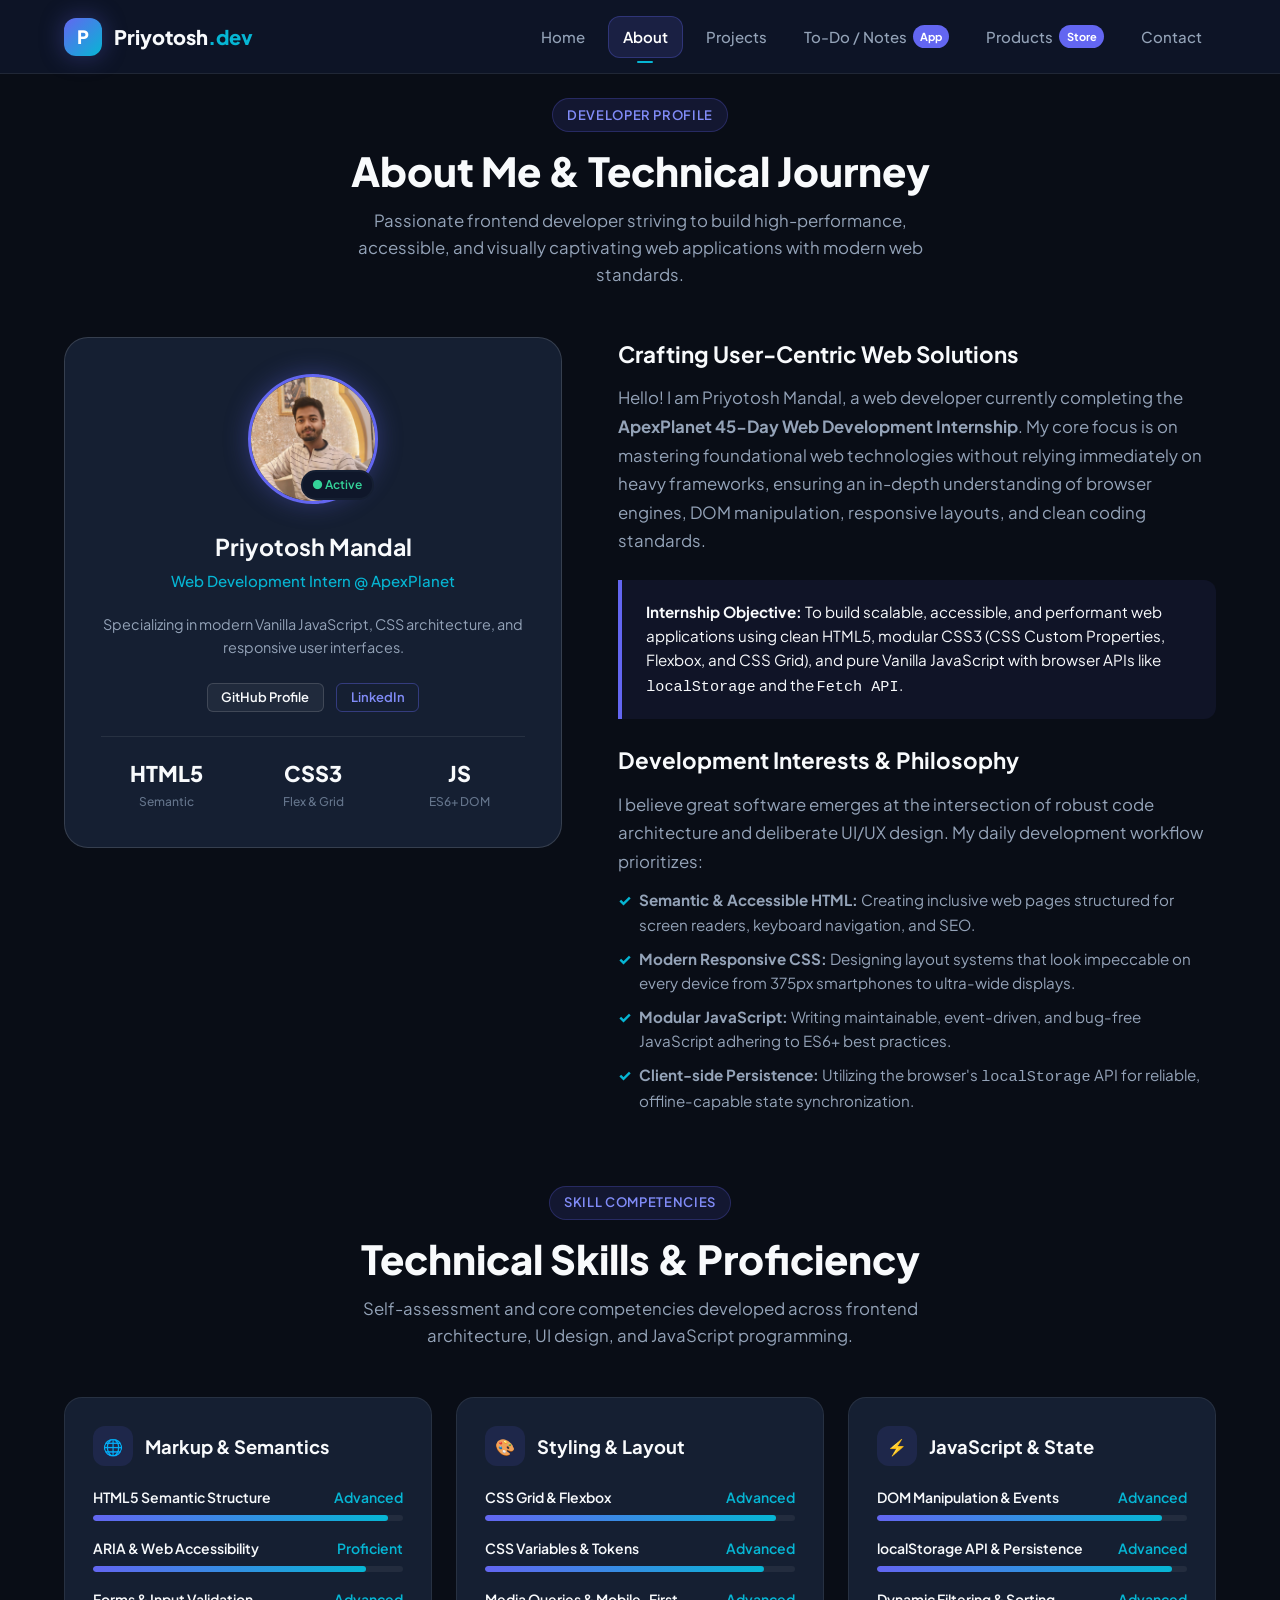
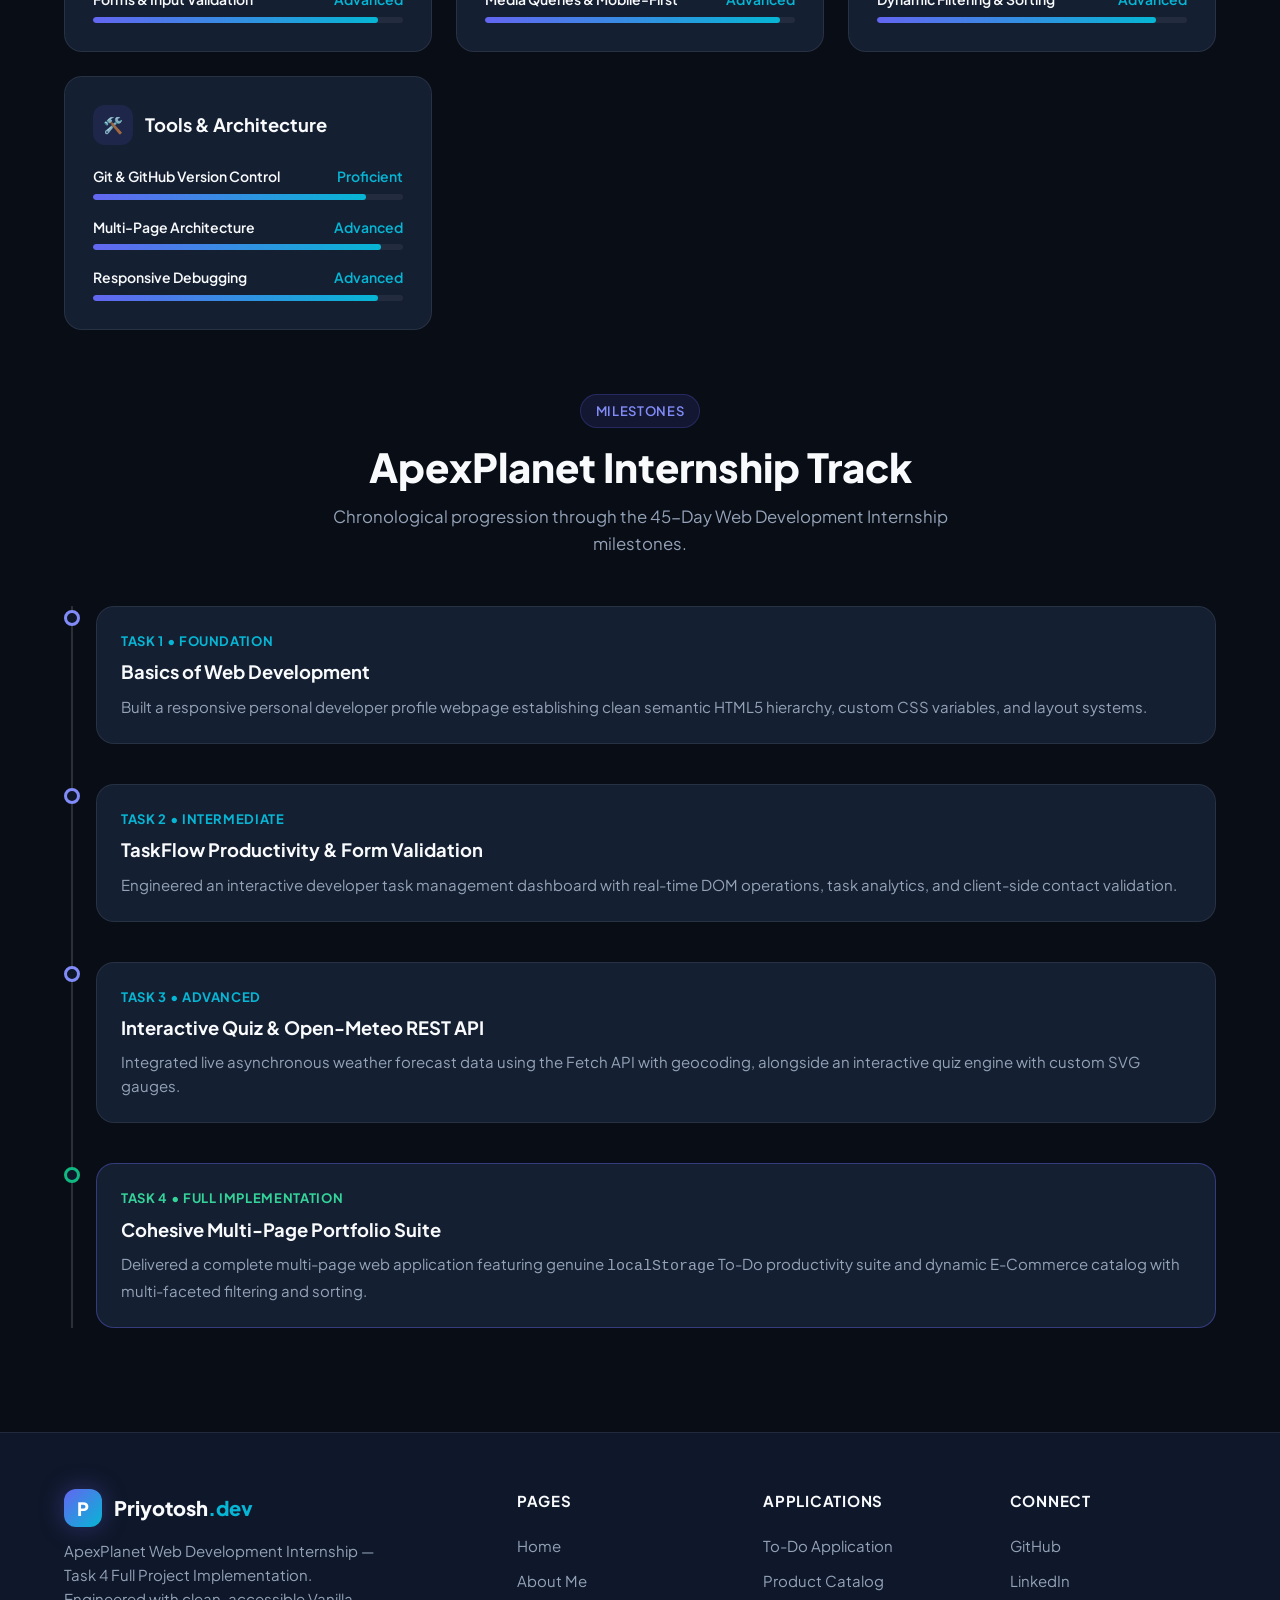
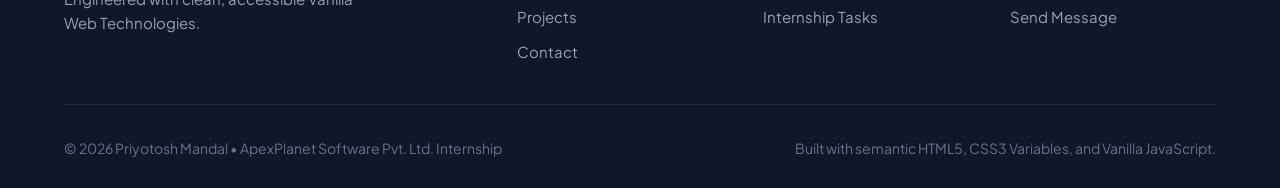
==== about.html @ a9d14c70 "Complete ApexPlanet Internship Task 4" ====
<!DOCTYPE html>
<html lang="en">
<head>
  <meta charset="UTF-8">
  <meta name="viewport" content="width=device-width, initial-scale=1.0">
  <meta name="description" content="About Priyotosh Mandal - Frontend Developer Background, Skills, and Internship Journey at ApexPlanet Software Pvt. Ltd.">
  <meta name="author" content="Priyotosh Mandal">
  <title>About Me | Priyotosh Mandal Frontend Developer</title>
  <link rel="stylesheet" href="css/styles.css">
  <link rel="icon" href="data:image/svg+xml,<svg xmlns=%22http://www.w3.org/2000/svg%22 viewBox=%220 0 100 100%22><text y=%22.9em%22 font-size=%2290%22>⚡</text></svg>">
</head>
<body>

  <!-- Site Navigation Header -->
  <header class="site-header" role="banner">
    <div class="container nav-container">
      <a href="index.html" class="brand-logo" aria-label="Priyotosh Mandal Portfolio Home">
        <div class="brand-logo-icon">P</div>
        <div class="brand-logo-text">Priyotosh<span>.dev</span></div>
      </a>

      <!-- Desktop Navigation Menu -->
      <nav class="nav-menu" role="navigation" aria-label="Main Navigation">
        <a href="index.html" class="nav-link">Home</a>
        <a href="about.html" class="nav-link">About</a>
        <a href="projects.html" class="nav-link">Projects</a>
        <a href="todo.html" class="nav-link">To-Do / Notes <span class="nav-badge">App</span></a>
        <a href="products.html" class="nav-link">Products <span class="nav-badge">Store</span></a>
        <a href="contact.html" class="nav-link">Contact</a>
      </nav>

      <!-- Mobile Hamburger Button -->
      <button class="nav-toggle" aria-label="Open navigation menu" aria-expanded="false">
        <span class="nav-toggle-bar"></span>
        <span class="nav-toggle-bar"></span>
        <span class="nav-toggle-bar"></span>
      </button>
    </div>
  </header>

  <!-- Main Content -->
  <main class="main-content">
    <div class="container">
      
      <!-- Section Header -->
      <div class="section-header">
        <span class="section-badge">Developer Profile</span>
        <h1 class="section-title">About Me & Technical Journey</h1>
        <p class="section-desc">
          Passionate frontend developer striving to build high-performance, accessible, and visually captivating web applications with modern web standards.
        </p>
      </div>

      <!-- About Main Grid -->
      <div class="about-grid">
        <!-- Profile Column -->
        <aside class="about-profile-card">
          <div class="dev-avatar-wrapper" style="margin: 0 auto 1.5rem;">
            <img src="assets/images/profile.jpg" alt="Priyotosh Mandal Profile" class="dev-avatar" onerror="this.style.display='none'; document.getElementById('aboutDevPlaceholder').style.display='flex';">
            <div id="aboutDevPlaceholder" class="dev-avatar-placeholder" style="display: none;">PM</div>
            <div class="dev-status-badge">● Active</div>
          </div>
          <h2 class="dev-name">Priyotosh Mandal</h2>
          <p class="dev-role">Web Development Intern @ ApexPlanet</p>
          <p style="font-size: 0.9rem; color: var(--text-secondary); margin-bottom: 1.5rem; line-height: 1.6;">
            Specializing in modern Vanilla JavaScript, CSS architecture, and responsive user interfaces.
          </p>
          <div style="display: flex; gap: 0.75rem; justify-content: center; margin-bottom: 1.5rem;">
            <a href="https://github.com/priyotosh22" target="_blank" rel="noopener noreferrer" class="btn btn-secondary btn-sm">GitHub Profile</a>
            <a href="https://www.linkedin.com/in/priyotoshnmandal" target="_blank" rel="noopener noreferrer" class="btn btn-outline btn-sm">LinkedIn</a>
          </div>
          <div class="dev-metrics">
            <div class="dev-metric-item">
              <span class="dev-metric-value">HTML5</span>
              <span class="dev-metric-label">Semantic</span>
            </div>
            <div class="dev-metric-item">
              <span class="dev-metric-value">CSS3</span>
              <span class="dev-metric-label">Flex & Grid</span>
            </div>
            <div class="dev-metric-item">
              <span class="dev-metric-value">JS</span>
              <span class="dev-metric-label">ES6+ DOM</span>
            </div>
          </div>
        </aside>

        <!-- Bio & Background Details -->
        <div class="about-bio-section">
          <div>
            <h3 style="font-size: 1.4rem; font-weight: 700; color: var(--text-primary); margin-bottom: 0.75rem;">
              Crafting User-Centric Web Solutions
            </h3>
            <p class="bio-text">
              Hello! I am Priyotosh Mandal, a web developer currently completing the <strong>ApexPlanet 45-Day Web Development Internship</strong>. My core focus is on mastering foundational web technologies without relying immediately on heavy frameworks, ensuring an in-depth understanding of browser engines, DOM manipulation, responsive layouts, and clean coding standards.
            </p>
          </div>

          <div class="highlight-box">
            <strong>Internship Objective:</strong> To build scalable, accessible, and performant web applications using clean HTML5, modular CSS3 (CSS Custom Properties, Flexbox, and CSS Grid), and pure Vanilla JavaScript with browser APIs like <code>localStorage</code> and the <code>Fetch API</code>.
          </div>

          <div>
            <h3 style="font-size: 1.4rem; font-weight: 700; color: var(--text-primary); margin-bottom: 0.75rem;">
              Development Interests & Philosophy
            </h3>
            <p class="bio-text">
              I believe great software emerges at the intersection of robust code architecture and deliberate UI/UX design. My daily development workflow prioritizes:
            </p>
            <ul style="margin-top: 0.75rem; display: flex; flex-direction: column; gap: 0.6rem;">
              <li style="display: flex; align-items: flex-start; gap: 0.5rem; color: var(--text-secondary); font-size: 0.95rem;">
                <span style="color: var(--accent-cyan); font-weight: 800;">✓</span>
                <span><strong>Semantic & Accessible HTML:</strong> Creating inclusive web pages structured for screen readers, keyboard navigation, and SEO.</span>
              </li>
              <li style="display: flex; align-items: flex-start; gap: 0.5rem; color: var(--text-secondary); font-size: 0.95rem;">
                <span style="color: var(--accent-cyan); font-weight: 800;">✓</span>
                <span><strong>Modern Responsive CSS:</strong> Designing layout systems that look impeccable on every device from 375px smartphones to ultra-wide displays.</span>
              </li>
              <li style="display: flex; align-items: flex-start; gap: 0.5rem; color: var(--text-secondary); font-size: 0.95rem;">
                <span style="color: var(--accent-cyan); font-weight: 800;">✓</span>
                <span><strong>Modular JavaScript:</strong> Writing maintainable, event-driven, and bug-free JavaScript adhering to ES6+ best practices.</span>
              </li>
              <li style="display: flex; align-items: flex-start; gap: 0.5rem; color: var(--text-secondary); font-size: 0.95rem;">
                <span style="color: var(--accent-cyan); font-weight: 800;">✓</span>
                <span><strong>Client-side Persistence:</strong> Utilizing the browser's <code>localStorage</code> API for reliable, offline-capable state synchronization.</span>
              </li>
            </ul>
          </div>
        </div>
      </div>

      <!-- Technical Skills Section -->
      <div class="section-header" style="margin-top: 3rem;">
        <span class="section-badge">Skill Competencies</span>
        <h2 class="section-title">Technical Skills & Proficiency</h2>
        <p class="section-desc">
          Self-assessment and core competencies developed across frontend architecture, UI design, and JavaScript programming.
        </p>
      </div>

      <div class="skills-categories-grid">
        <!-- Category 1: Markup & Semantics -->
        <div class="skill-category-card">
          <div class="skill-category-header">
            <div class="skill-cat-icon">🌐</div>
            <h3 class="skill-cat-title">Markup & Semantics</h3>
          </div>
          <div class="skill-items-list">
            <div class="skill-item">
              <div class="skill-item-info">
                <span class="skill-item-name">HTML5 Semantic Structure</span>
                <span class="skill-item-level">Advanced</span>
              </div>
              <div class="skill-progress-bar">
                <div class="skill-progress-fill" style="width: 95%;"></div>
              </div>
            </div>
            <div class="skill-item">
              <div class="skill-item-info">
                <span class="skill-item-name">ARIA & Web Accessibility</span>
                <span class="skill-item-level">Proficient</span>
              </div>
              <div class="skill-progress-bar">
                <div class="skill-progress-fill" style="width: 88%;"></div>
              </div>
            </div>
            <div class="skill-item">
              <div class="skill-item-info">
                <span class="skill-item-name">Forms & Input Validation</span>
                <span class="skill-item-level">Advanced</span>
              </div>
              <div class="skill-progress-bar">
                <div class="skill-progress-fill" style="width: 92%;"></div>
              </div>
            </div>
          </div>
        </div>

        <!-- Category 2: Styling & Layout -->
        <div class="skill-category-card">
          <div class="skill-category-header">
            <div class="skill-cat-icon">🎨</div>
            <h3 class="skill-cat-title">Styling & Layout</h3>
          </div>
          <div class="skill-items-list">
            <div class="skill-item">
              <div class="skill-item-info">
                <span class="skill-item-name">CSS Grid & Flexbox</span>
                <span class="skill-item-level">Advanced</span>
              </div>
              <div class="skill-progress-bar">
                <div class="skill-progress-fill" style="width: 94%;"></div>
              </div>
            </div>
            <div class="skill-item">
              <div class="skill-item-info">
                <span class="skill-item-name">CSS Variables & Tokens</span>
                <span class="skill-item-level">Advanced</span>
              </div>
              <div class="skill-progress-bar">
                <div class="skill-progress-fill" style="width: 90%;"></div>
              </div>
            </div>
            <div class="skill-item">
              <div class="skill-item-info">
                <span class="skill-item-name">Media Queries & Mobile-First</span>
                <span class="skill-item-level">Advanced</span>
              </div>
              <div class="skill-progress-bar">
                <div class="skill-progress-fill" style="width: 95%;"></div>
              </div>
            </div>
          </div>
        </div>

        <!-- Category 3: JavaScript & Web APIs -->
        <div class="skill-category-card">
          <div class="skill-category-header">
            <div class="skill-cat-icon">⚡</div>
            <h3 class="skill-cat-title">JavaScript & State</h3>
          </div>
          <div class="skill-items-list">
            <div class="skill-item">
              <div class="skill-item-info">
                <span class="skill-item-name">DOM Manipulation & Events</span>
                <span class="skill-item-level">Advanced</span>
              </div>
              <div class="skill-progress-bar">
                <div class="skill-progress-fill" style="width: 92%;"></div>
              </div>
            </div>
            <div class="skill-item">
              <div class="skill-item-info">
                <span class="skill-item-name">localStorage API & Persistence</span>
                <span class="skill-item-level">Advanced</span>
              </div>
              <div class="skill-progress-bar">
                <div class="skill-progress-fill" style="width: 95%;"></div>
              </div>
            </div>
            <div class="skill-item">
              <div class="skill-item-info">
                <span class="skill-item-name">Dynamic Filtering & Sorting</span>
                <span class="skill-item-level">Advanced</span>
              </div>
              <div class="skill-progress-bar">
                <div class="skill-progress-fill" style="width: 90%;"></div>
              </div>
            </div>
          </div>
        </div>

        <!-- Category 4: Tools & Workflow -->
        <div class="skill-category-card">
          <div class="skill-category-header">
            <div class="skill-cat-icon">🛠️</div>
            <h3 class="skill-cat-title">Tools & Architecture</h3>
          </div>
          <div class="skill-items-list">
            <div class="skill-item">
              <div class="skill-item-info">
                <span class="skill-item-name">Git & GitHub Version Control</span>
                <span class="skill-item-level">Proficient</span>
              </div>
              <div class="skill-progress-bar">
                <div class="skill-progress-fill" style="width: 88%;"></div>
              </div>
            </div>
            <div class="skill-item">
              <div class="skill-item-info">
                <span class="skill-item-name">Multi-Page Architecture</span>
                <span class="skill-item-level">Advanced</span>
              </div>
              <div class="skill-progress-bar">
                <div class="skill-progress-fill" style="width: 93%;"></div>
              </div>
            </div>
            <div class="skill-item">
              <div class="skill-item-info">
                <span class="skill-item-name">Responsive Debugging</span>
                <span class="skill-item-level">Advanced</span>
              </div>
              <div class="skill-progress-bar">
                <div class="skill-progress-fill" style="width: 92%;"></div>
              </div>
            </div>
          </div>
        </div>
      </div>

      <!-- Internship Journey Timeline -->
      <div class="section-header" style="margin-top: 2rem;">
        <span class="section-badge">Milestones</span>
        <h2 class="section-title">ApexPlanet Internship Track</h2>
        <p class="section-desc">
          Chronological progression through the 45-Day Web Development Internship milestones.
        </p>
      </div>

      <div class="timeline">
        <div class="timeline-item">
          <div class="timeline-dot"></div>
          <div class="timeline-content">
            <div class="timeline-date">Task 1 • Foundation</div>
            <h3 class="timeline-title">Basics of Web Development</h3>
            <p style="color: var(--text-secondary); font-size: 0.9375rem;">
              Built a responsive personal developer profile webpage establishing clean semantic HTML5 hierarchy, custom CSS variables, and layout systems.
            </p>
          </div>
        </div>

        <div class="timeline-item">
          <div class="timeline-dot"></div>
          <div class="timeline-content">
            <div class="timeline-date">Task 2 • Intermediate</div>
            <h3 class="timeline-title">TaskFlow Productivity & Form Validation</h3>
            <p style="color: var(--text-secondary); font-size: 0.9375rem;">
              Engineered an interactive developer task management dashboard with real-time DOM operations, task analytics, and client-side contact validation.
            </p>
          </div>
        </div>

        <div class="timeline-item">
          <div class="timeline-dot"></div>
          <div class="timeline-content">
            <div class="timeline-date">Task 3 • Advanced</div>
            <h3 class="timeline-title">Interactive Quiz & Open-Meteo REST API</h3>
            <p style="color: var(--text-secondary); font-size: 0.9375rem;">
              Integrated live asynchronous weather forecast data using the Fetch API with geocoding, alongside an interactive quiz engine with custom SVG gauges.
            </p>
          </div>
        </div>

        <div class="timeline-item">
          <div class="timeline-dot" style="border-color: var(--accent-emerald);"></div>
          <div class="timeline-content" style="border-color: var(--border-accent);">
            <div class="timeline-date" style="color: #34d399;">Task 4 • Full Implementation</div>
            <h3 class="timeline-title">Cohesive Multi-Page Portfolio Suite</h3>
            <p style="color: var(--text-secondary); font-size: 0.9375rem;">
              Delivered a complete multi-page web application featuring genuine <code>localStorage</code> To-Do productivity suite and dynamic E-Commerce catalog with multi-faceted filtering and sorting.
            </p>
          </div>
        </div>
      </div>

    </div>
  </main>

  <!-- Global Footer -->
  <footer class="site-footer" role="contentinfo">
    <div class="container">
      <div class="footer-grid">
        <div class="footer-brand">
          <a href="index.html" class="brand-logo">
            <div class="brand-logo-icon">P</div>
            <div class="brand-logo-text">Priyotosh<span>.dev</span></div>
          </a>
          <p>
            ApexPlanet Web Development Internship — Task 4 Full Project Implementation. Engineered with clean, accessible Vanilla Web Technologies.
          </p>
        </div>
        <div>
          <h4 class="footer-heading">Pages</h4>
          <ul class="footer-links">
            <li><a href="index.html">Home</a></li>
            <li><a href="about.html">About Me</a></li>
            <li><a href="projects.html">Projects</a></li>
            <li><a href="contact.html">Contact</a></li>
          </ul>
        </div>
        <div>
          <h4 class="footer-heading">Applications</h4>
          <ul class="footer-links">
            <li><a href="todo.html">To-Do Application</a></li>
            <li><a href="products.html">Product Catalog</a></li>
            <li><a href="projects.html#tasks">Internship Tasks</a></li>
          </ul>
        </div>
        <div>
          <h4 class="footer-heading">Connect</h4>
          <ul class="footer-links">
            <li><a href="https://github.com/priyotosh22" target="_blank" rel="noopener noreferrer">GitHub</a></li>
            <li><a href="https://www.linkedin.com/in/priyotoshnmandal" target="_blank" rel="noopener noreferrer">LinkedIn</a></li>
            <li><a href="contact.html">Send Message</a></li>
          </ul>
        </div>
      </div>
      <div class="footer-bottom">
        <div>&copy; 2026 Priyotosh Mandal • ApexPlanet Software Pvt. Ltd. Internship</div>
        <div>Built with semantic HTML5, CSS3 Variables, and Vanilla JavaScript.</div>
      </div>
    </div>
  </footer>

  <!-- Scripts -->
  <script src="js/main.js"></script>
</body>
</html>
---- css/styles.css ----
/* ============================================================
   APEXPLANET WEB DEVELOPMENT INTERNSHIP - TASK 4
   DESIGN SYSTEM & GLOBAL STYLESHEET
   Developer: Priyotosh Mandal
   ============================================================ */

@import url('https://fonts.googleapis.com/css2?family=Inter:wght@300;400;500;600;700&family=Plus+Jakarta+Sans:wght@400;500;600;700;800&display=swap');

/* --- CSS Variables & Design Tokens --- */
:root {
  /* Color Palette */
  --bg-main: #090d16;
  --bg-surface: #0f172a;
  --bg-card: #151f32;
  --bg-card-hover: #1c2a44;
  --bg-glass: rgba(15, 23, 42, 0.85);
  --bg-glass-card: rgba(21, 31, 50, 0.7);
  --bg-input: #0b1322;

  /* Accent Colors */
  --primary: #6366f1;
  --primary-light: #818cf8;
  --primary-dark: #4f46e5;
  --primary-glow: rgba(99, 102, 241, 0.25);

  --accent-cyan: #06b6d4;
  --accent-cyan-glow: rgba(6, 182, 212, 0.2);
  --accent-purple: #a855f7;
  --accent-emerald: #10b981;
  --accent-amber: #f59e0b;
  --accent-rose: #f43f5e;

  /* Text Colors */
  --text-primary: #f8fafc;
  --text-secondary: #94a3b8;
  --text-muted: #64748b;
  --text-inverse: #090d16;

  /* Borders & Dividers */
  --border-subtle: rgba(255, 255, 255, 0.08);
  --border-light: rgba(255, 255, 255, 0.14);
  --border-focus: #6366f1;
  --border-accent: rgba(99, 102, 241, 0.4);

  /* Shadows */
  --shadow-sm: 0 2px 8px rgba(0, 0, 0, 0.25);
  --shadow-md: 0 8px 24px -4px rgba(0, 0, 0, 0.4);
  --shadow-lg: 0 16px 36px -6px rgba(0, 0, 0, 0.55);
  --shadow-glow: 0 0 24px rgba(99, 102, 241, 0.35);

  /* Border Radius */
  --radius-sm: 6px;
  --radius-md: 12px;
  --radius-lg: 18px;
  --radius-xl: 24px;
  --radius-full: 9999px;

  /* Transitions */
  --transition-fast: 0.15s ease;
  --transition-base: 0.25s cubic-bezier(0.4, 0, 0.2, 1);
  --transition-slow: 0.4s cubic-bezier(0.4, 0, 0.2, 1);

  /* Layout */
  --container-max: 1200px;
  --nav-height: 74px;
}

/* --- Base & Reset --- */
*, *::before, *::after {
  box-sizing: border-box;
  margin: 0;
  padding: 0;
}

html {
  scroll-behavior: smooth;
  font-size: 16px;
  color-scheme: dark;
}

body {
  font-family: 'Plus Jakarta Sans', 'Inter', -apple-system, BlinkMacSystemFont, 'Segoe UI', Roboto, sans-serif;
  background-color: var(--bg-main);
  color: var(--text-primary);
  line-height: 1.6;
  min-height: 100vh;
  display: flex;
  flex-direction: column;
  overflow-x: hidden;
  -webkit-font-smoothing: antialiased;
}

/* Accessible focus ring */
:focus-visible {
  outline: 2px solid var(--primary-light);
  outline-offset: 3px;
}

a {
  color: inherit;
  text-decoration: none;
  transition: color var(--transition-fast);
}

img, svg {
  display: block;
  max-width: 100%;
  height: auto;
}

button, input, textarea, select {
  font: inherit;
  color: inherit;
}

button {
  cursor: pointer;
  border: none;
  background: none;
}

ul, ol {
  list-style: none;
}

/* --- Container & Utilities --- */
.container {
  width: 100%;
  max-width: var(--container-max);
  margin-left: auto;
  margin-right: auto;
  padding-left: 1.5rem;
  padding-right: 1.5rem;
}

.main-content {
  flex: 1 0 auto;
  padding-top: calc(var(--nav-height) + 1.5rem);
  padding-bottom: 4rem;
}

.text-gradient {
  background: linear-gradient(135deg, #ffffff 20%, #a5b4fc 60%, #38bdf8 100%);
  -webkit-background-clip: text;
  -webkit-text-fill-color: transparent;
}

.text-gradient-accent {
  background: linear-gradient(135deg, var(--primary-light) 0%, var(--accent-cyan) 100%);
  -webkit-background-clip: text;
  -webkit-text-fill-color: transparent;
}

.section-header {
  text-align: center;
  margin-bottom: 3rem;
}

.section-badge {
  display: inline-flex;
  align-items: center;
  gap: 0.5rem;
  padding: 0.35rem 0.9rem;
  border-radius: var(--radius-full);
  background: rgba(99, 102, 241, 0.12);
  border: 1px solid rgba(99, 102, 241, 0.25);
  color: var(--primary-light);
  font-size: 0.8125rem;
  font-weight: 600;
  text-transform: uppercase;
  letter-spacing: 0.05em;
  margin-bottom: 0.875rem;
}

.section-title {
  font-size: clamp(1.85rem, 3.5vw, 2.5rem);
  font-weight: 800;
  color: var(--text-primary);
  line-height: 1.25;
  margin-bottom: 0.75rem;
}

.section-desc {
  font-size: 1.05rem;
  color: var(--text-secondary);
  max-width: 620px;
  margin-left: auto;
  margin-right: auto;
}

/* --- Navigation Header --- */
.site-header {
  position: fixed;
  top: 0;
  left: 0;
  right: 0;
  height: var(--nav-height);
  background: var(--bg-glass);
  backdrop-filter: blur(16px);
  -webkit-backdrop-filter: blur(16px);
  border-bottom: 1px solid var(--border-subtle);
  z-index: 1000;
  transition: background var(--transition-base), box-shadow var(--transition-base);
}

.site-header.scrolled {
  background: rgba(9, 13, 22, 0.95);
  box-shadow: var(--shadow-md);
  border-bottom-color: var(--border-light);
}

.nav-container {
  display: flex;
  align-items: center;
  justify-content: space-between;
  height: 100%;
}

.brand-logo {
  display: flex;
  align-items: center;
  gap: 0.75rem;
  font-size: 1.25rem;
  font-weight: 800;
  color: var(--text-primary);
}

.brand-logo-icon {
  width: 38px;
  height: 38px;
  border-radius: var(--radius-md);
  background: linear-gradient(135deg, var(--primary) 0%, var(--accent-cyan) 100%);
  display: flex;
  align-items: center;
  justify-content: center;
  color: #ffffff;
  font-weight: 800;
  font-size: 1.15rem;
  box-shadow: var(--shadow-glow);
}

.brand-logo-text span {
  color: var(--accent-cyan);
}

.nav-menu {
  display: flex;
  align-items: center;
  gap: 0.5rem;
}

.nav-link {
  position: relative;
  display: inline-flex;
  align-items: center;
  gap: 0.4rem;
  padding: 0.5rem 0.9rem;
  border-radius: var(--radius-md);
  color: var(--text-secondary);
  font-size: 0.9375rem;
  font-weight: 500;
  transition: all var(--transition-fast);
}

.nav-link:hover {
  color: var(--text-primary);
  background: rgba(255, 255, 255, 0.05);
}

.nav-link.active {
  color: #ffffff;
  background: rgba(99, 102, 241, 0.15);
  border: 1px solid rgba(99, 102, 241, 0.3);
  font-weight: 600;
}

.nav-link.active::after {
  content: '';
  position: absolute;
  bottom: -6px;
  left: 50%;
  transform: translateX(-50%);
  width: 16px;
  height: 2px;
  border-radius: var(--radius-full);
  background: var(--accent-cyan);
}

.nav-badge {
  font-size: 0.6875rem;
  padding: 0.15rem 0.45rem;
  border-radius: var(--radius-full);
  background: var(--primary);
  color: #ffffff;
  font-weight: 700;
}

/* Hamburger Toggle Button */
.nav-toggle {
  display: none;
  flex-direction: column;
  justify-content: center;
  align-items: center;
  gap: 5px;
  width: 42px;
  height: 42px;
  border-radius: var(--radius-md);
  background: rgba(255, 255, 255, 0.04);
  border: 1px solid var(--border-subtle);
  color: var(--text-primary);
  z-index: 1001;
  transition: all var(--transition-fast);
}

.nav-toggle:hover {
  background: rgba(255, 255, 255, 0.08);
}

.nav-toggle-bar {
  width: 20px;
  height: 2px;
  background-color: var(--text-primary);
  border-radius: 2px;
  transition: transform var(--transition-base), opacity var(--transition-base);
}

.nav-toggle[aria-expanded="true"] .nav-toggle-bar:nth-child(1) {
  transform: translateY(7px) rotate(45deg);
}

.nav-toggle[aria-expanded="true"] .nav-toggle-bar:nth-child(2) {
  opacity: 0;
}

.nav-toggle[aria-expanded="true"] .nav-toggle-bar:nth-child(3) {
  transform: translateY(-7px) rotate(-45deg);
}

.mobile-overlay {
  display: none;
  position: fixed;
  inset: 0;
  background: rgba(4, 7, 13, 0.7);
  backdrop-filter: blur(8px);
  -webkit-backdrop-filter: blur(8px);
  z-index: 998;
  opacity: 0;
  pointer-events: none;
  transition: opacity var(--transition-base);
}

.mobile-overlay.active {
  opacity: 1;
  pointer-events: auto;
}

/* --- Buttons --- */
.btn {
  display: inline-flex;
  align-items: center;
  justify-content: center;
  gap: 0.5rem;
  padding: 0.7rem 1.4rem;
  border-radius: var(--radius-md);
  font-size: 0.9375rem;
  font-weight: 600;
  line-height: 1;
  transition: all var(--transition-base);
  user-select: none;
  text-align: center;
}

.btn-primary {
  background: linear-gradient(135deg, var(--primary) 0%, var(--primary-dark) 100%);
  color: #ffffff;
  box-shadow: 0 4px 14px rgba(99, 102, 241, 0.35);
  border: 1px solid rgba(255, 255, 255, 0.15);
}

.btn-primary:hover {
  background: linear-gradient(135deg, var(--primary-light) 0%, var(--primary) 100%);
  box-shadow: 0 6px 20px rgba(99, 102, 241, 0.5);
  transform: translateY(-1px);
}

.btn-secondary {
  background: rgba(255, 255, 255, 0.05);
  border: 1px solid var(--border-light);
  color: var(--text-primary);
}

.btn-secondary:hover {
  background: rgba(255, 255, 255, 0.1);
  border-color: rgba(255, 255, 255, 0.25);
  transform: translateY(-1px);
}

.btn-accent {
  background: linear-gradient(135deg, var(--accent-cyan) 0%, #0284c7 100%);
  color: #ffffff;
  box-shadow: 0 4px 14px rgba(6, 182, 212, 0.35);
}

.btn-accent:hover {
  box-shadow: 0 6px 20px rgba(6, 182, 212, 0.5);
  transform: translateY(-1px);
}

.btn-outline {
  background: transparent;
  border: 1px solid rgba(99, 102, 241, 0.4);
  color: var(--primary-light);
}

.btn-outline:hover {
  background: rgba(99, 102, 241, 0.1);
  border-color: var(--primary);
}

.btn-danger {
  background: rgba(244, 63, 94, 0.12);
  border: 1px solid rgba(244, 63, 94, 0.3);
  color: #fb7185;
}

.btn-danger:hover {
  background: var(--accent-rose);
  color: #ffffff;
  border-color: var(--accent-rose);
}

.btn-sm {
  padding: 0.45rem 0.85rem;
  font-size: 0.8125rem;
  border-radius: var(--radius-sm);
}

.btn-lg {
  padding: 0.9rem 1.8rem;
  font-size: 1.05rem;
  border-radius: var(--radius-lg);
}

.btn-icon {
  width: 38px;
  height: 38px;
  padding: 0;
  border-radius: var(--radius-md);
  display: inline-flex;
  align-items: center;
  justify-content: center;
  background: rgba(255, 255, 255, 0.04);
  border: 1px solid var(--border-subtle);
  color: var(--text-secondary);
  transition: all var(--transition-fast);
}

.btn-icon:hover {
  background: rgba(255, 255, 255, 0.1);
  color: var(--text-primary);
  border-color: var(--border-light);
}

/* --- Global Footer --- */
.site-footer {
  background: var(--bg-surface);
  border-top: 1px solid var(--border-subtle);
  padding: 3.5rem 0 2rem;
  margin-top: auto;
}

.footer-grid {
  display: grid;
  grid-template-columns: 2fr 1fr 1fr 1fr;
  gap: 2.5rem;
  margin-bottom: 2.5rem;
}

.footer-brand p {
  color: var(--text-secondary);
  font-size: 0.9375rem;
  margin-top: 0.75rem;
  max-width: 320px;
}

.footer-heading {
  font-size: 0.9375rem;
  font-weight: 700;
  color: var(--text-primary);
  text-transform: uppercase;
  letter-spacing: 0.05em;
  margin-bottom: 1.25rem;
}

.footer-links {
  display: flex;
  flex-direction: column;
  gap: 0.6rem;
}

.footer-links a {
  color: var(--text-secondary);
  font-size: 0.9375rem;
  transition: color var(--transition-fast);
}

.footer-links a:hover {
  color: var(--primary-light);
}

.footer-socials {
  display: flex;
  gap: 0.75rem;
}

.footer-bottom {
  padding-top: 2rem;
  border-top: 1px solid var(--border-subtle);
  display: flex;
  justify-content: space-between;
  align-items: center;
  flex-wrap: wrap;
  gap: 1rem;
  font-size: 0.875rem;
  color: var(--text-muted);
}

/* --- Hero Section (Home) --- */
.hero-section {
  padding: 3rem 0 5rem;
  position: relative;
}

.hero-grid {
  display: grid;
  grid-template-columns: 1.2fr 0.8fr;
  gap: 3.5rem;
  align-items: center;
}

.hero-content {
  display: flex;
  flex-direction: column;
  align-items: flex-start;
}

.hero-badge {
  display: inline-flex;
  align-items: center;
  gap: 0.5rem;
  padding: 0.4rem 1rem;
  border-radius: var(--radius-full);
  background: rgba(16, 185, 129, 0.1);
  border: 1px solid rgba(16, 185, 129, 0.25);
  color: #34d399;
  font-size: 0.875rem;
  font-weight: 600;
  margin-bottom: 1.5rem;
}

.hero-badge-dot {
  width: 8px;
  height: 8px;
  border-radius: 50%;
  background: #10b981;
  box-shadow: 0 0 10px #10b981;
  animation: pulse-dot 2s infinite;
}

@keyframes pulse-dot {
  0% { transform: scale(0.95); opacity: 0.8; }
  50% { transform: scale(1.2); opacity: 1; }
  100% { transform: scale(0.95); opacity: 0.8; }
}

.hero-title {
  font-size: clamp(2.4rem, 5vw, 3.8rem);
  font-weight: 800;
  line-height: 1.15;
  letter-spacing: -0.02em;
  margin-bottom: 1.25rem;
}

.hero-subtitle {
  font-size: 1.15rem;
  color: var(--text-secondary);
  line-height: 1.6;
  margin-bottom: 2rem;
  max-width: 580px;
}

.hero-actions {
  display: flex;
  flex-wrap: wrap;
  gap: 1rem;
  margin-bottom: 2.5rem;
}

.hero-tech-stack {
  display: flex;
  align-items: center;
  gap: 0.75rem;
  flex-wrap: wrap;
  padding-top: 1.5rem;
  border-top: 1px solid var(--border-subtle);
  width: 100%;
}

.hero-tech-label {
  font-size: 0.8125rem;
  color: var(--text-muted);
  font-weight: 600;
  text-transform: uppercase;
  letter-spacing: 0.05em;
}

.tech-pills {
  display: flex;
  flex-wrap: wrap;
  gap: 0.5rem;
}

.tech-pill {
  padding: 0.25rem 0.65rem;
  border-radius: var(--radius-full);
  background: rgba(255, 255, 255, 0.04);
  border: 1px solid var(--border-subtle);
  font-size: 0.8125rem;
  color: var(--text-secondary);
}

/* Hero Visual / Card */
.hero-visual {
  position: relative;
}

.developer-card {
  position: relative;
  background: linear-gradient(145deg, var(--bg-card), var(--bg-surface));
  border: 1px solid var(--border-light);
  border-radius: var(--radius-xl);
  padding: 2rem;
  box-shadow: var(--shadow-lg), 0 0 40px rgba(99, 102, 241, 0.15);
  display: flex;
  flex-direction: column;
  align-items: center;
  text-align: center;
}

.dev-avatar-wrapper {
  position: relative;
  width: 130px;
  height: 130px;
  margin-bottom: 1.5rem;
}

.dev-avatar {
  width: 100%;
  height: 100%;
  border-radius: 50%;
  object-fit: cover;
  border: 3px solid var(--primary);
  box-shadow: var(--shadow-glow);
}

.dev-avatar-placeholder {
  width: 100%;
  height: 100%;
  border-radius: 50%;
  background: linear-gradient(135deg, var(--primary) 0%, var(--accent-cyan) 100%);
  display: flex;
  align-items: center;
  justify-content: center;
  font-size: 3rem;
  font-weight: 800;
  color: #ffffff;
  border: 3px solid var(--primary-light);
}

.dev-status-badge {
  position: absolute;
  bottom: 4px;
  right: 4px;
  background: var(--bg-surface);
  border: 2px solid var(--bg-card);
  border-radius: var(--radius-full);
  padding: 0.2rem 0.6rem;
  display: flex;
  align-items: center;
  gap: 0.35rem;
  font-size: 0.75rem;
  color: #34d399;
  font-weight: 600;
}

.dev-name {
  font-size: 1.45rem;
  font-weight: 700;
  color: var(--text-primary);
  margin-bottom: 0.25rem;
}

.dev-role {
  font-size: 0.9375rem;
  color: var(--accent-cyan);
  font-weight: 500;
  margin-bottom: 1.25rem;
}

.dev-metrics {
  display: grid;
  grid-template-columns: repeat(3, 1fr);
  gap: 1rem;
  width: 100%;
  padding-top: 1.25rem;
  border-top: 1px solid var(--border-subtle);
}

.dev-metric-item {
  display: flex;
  flex-direction: column;
}

.dev-metric-value {
  font-size: 1.35rem;
  font-weight: 800;
  color: var(--text-primary);
}

.dev-metric-label {
  font-size: 0.75rem;
  color: var(--text-muted);
  font-weight: 500;
}

/* --- Feature Highlights & Grids --- */
.stats-strip {
  display: grid;
  grid-template-columns: repeat(4, 1fr);
  gap: 1.5rem;
  margin-top: 4rem;
  margin-bottom: 5rem;
}

.stat-card {
  background: var(--bg-card);
  border: 1px solid var(--border-subtle);
  border-radius: var(--radius-lg);
  padding: 1.75rem 1.5rem;
  display: flex;
  align-items: center;
  gap: 1.25rem;
  transition: transform var(--transition-base), border-color var(--transition-base);
}

.stat-card:hover {
  transform: translateY(-3px);
  border-color: var(--border-accent);
}

.stat-icon {
  width: 48px;
  height: 48px;
  border-radius: var(--radius-md);
  background: rgba(99, 102, 241, 0.12);
  display: flex;
  align-items: center;
  justify-content: center;
  color: var(--primary-light);
  font-size: 1.5rem;
  flex-shrink: 0;
}

.stat-info {
  display: flex;
  flex-direction: column;
}

.stat-number {
  font-size: 1.6rem;
  font-weight: 800;
  color: var(--text-primary);
}

.stat-title {
  font-size: 0.875rem;
  color: var(--text-secondary);
}

/* --- Project Cards (Showcase) --- */
.projects-grid {
  display: grid;
  grid-template-columns: repeat(auto-fit, minmax(340px, 1fr));
  gap: 2rem;
}

.project-card {
  background: var(--bg-card);
  border: 1px solid var(--border-subtle);
  border-radius: var(--radius-xl);
  overflow: hidden;
  display: flex;
  flex-direction: column;
  transition: transform var(--transition-base), border-color var(--transition-base), box-shadow var(--transition-base);
}

.project-card:hover {
  transform: translateY(-6px);
  border-color: var(--border-accent);
  box-shadow: var(--shadow-lg), 0 0 30px rgba(99, 102, 241, 0.2);
}

.project-media {
  position: relative;
  height: 200px;
  background: linear-gradient(135deg, #1e293b, #0f172a);
  display: flex;
  align-items: center;
  justify-content: center;
  overflow: hidden;
  border-bottom: 1px solid var(--border-subtle);
}

.project-media svg, .project-media img {
  width: 100%;
  height: 100%;
  object-fit: cover;
  transition: transform var(--transition-slow);
}

.project-card:hover .project-media svg,
.project-card:hover .project-media img {
  transform: scale(1.05);
}

.project-badge {
  position: absolute;
  top: 1rem;
  left: 1rem;
  padding: 0.3rem 0.75rem;
  border-radius: var(--radius-full);
  background: rgba(15, 23, 42, 0.85);
  backdrop-filter: blur(8px);
  border: 1px solid var(--border-light);
  font-size: 0.75rem;
  font-weight: 700;
  color: var(--accent-cyan);
}

.project-body {
  padding: 1.75rem;
  display: flex;
  flex-direction: column;
  flex: 1;
}

.project-title {
  font-size: 1.3rem;
  font-weight: 700;
  color: var(--text-primary);
  margin-bottom: 0.5rem;
}

.project-desc {
  font-size: 0.9375rem;
  color: var(--text-secondary);
  line-height: 1.55;
  margin-bottom: 1.25rem;
  flex-grow: 1;
}

.project-features {
  margin-bottom: 1.25rem;
  display: flex;
  flex-direction: column;
  gap: 0.4rem;
}

.project-feature-item {
  display: flex;
  align-items: center;
  gap: 0.5rem;
  font-size: 0.8125rem;
  color: var(--text-secondary);
}

.project-feature-item svg {
  color: #34d399;
  flex-shrink: 0;
}

.project-tags {
  display: flex;
  flex-wrap: wrap;
  gap: 0.45rem;
  margin-bottom: 1.5rem;
}

.project-tag {
  font-size: 0.75rem;
  font-weight: 600;
  padding: 0.2rem 0.55rem;
  border-radius: var(--radius-sm);
  background: rgba(99, 102, 241, 0.1);
  color: var(--primary-light);
  border: 1px solid rgba(99, 102, 241, 0.2);
}

.project-actions {
  display: flex;
  gap: 0.75rem;
  margin-top: auto;
}

/* --- About Page Styles --- */
.about-grid {
  display: grid;
  grid-template-columns: 1fr 1.2fr;
  gap: 3.5rem;
  align-items: start;
  margin-bottom: 4.5rem;
}

.about-profile-card {
  background: var(--bg-card);
  border: 1px solid var(--border-light);
  border-radius: var(--radius-xl);
  padding: 2.25rem;
  text-align: center;
  position: sticky;
  top: calc(var(--nav-height) + 2rem);
}

.about-bio-section {
  display: flex;
  flex-direction: column;
  gap: 1.5rem;
}

.bio-text {
  font-size: 1.05rem;
  color: var(--text-secondary);
  line-height: 1.7;
}

.highlight-box {
  background: rgba(99, 102, 241, 0.08);
  border-left: 4px solid var(--primary);
  border-radius: 0 var(--radius-md) var(--radius-md) 0;
  padding: 1.25rem 1.5rem;
  font-size: 0.95rem;
  color: var(--text-primary);
}

/* Skill Cards Grid */
.skills-categories-grid {
  display: grid;
  grid-template-columns: repeat(auto-fit, minmax(280px, 1fr));
  gap: 1.5rem;
  margin-bottom: 4rem;
}

.skill-category-card {
  background: var(--bg-card);
  border: 1px solid var(--border-subtle);
  border-radius: var(--radius-lg);
  padding: 1.75rem;
  transition: transform var(--transition-base), border-color var(--transition-base);
}

.skill-category-card:hover {
  transform: translateY(-4px);
  border-color: var(--border-accent);
}

.skill-category-header {
  display: flex;
  align-items: center;
  gap: 0.75rem;
  margin-bottom: 1.25rem;
}

.skill-cat-icon {
  width: 40px;
  height: 40px;
  border-radius: var(--radius-md);
  display: flex;
  align-items: center;
  justify-content: center;
  background: rgba(99, 102, 241, 0.12);
  color: var(--primary-light);
}

.skill-cat-title {
  font-size: 1.15rem;
  font-weight: 700;
  color: var(--text-primary);
}

.skill-items-list {
  display: flex;
  flex-direction: column;
  gap: 1rem;
}

.skill-item {
  display: flex;
  flex-direction: column;
  gap: 0.4rem;
}

.skill-item-info {
  display: flex;
  justify-content: space-between;
  font-size: 0.875rem;
  font-weight: 600;
}

.skill-item-name {
  color: var(--text-primary);
}

.skill-item-level {
  color: var(--accent-cyan);
}

.skill-progress-bar {
  width: 100%;
  height: 6px;
  background: rgba(255, 255, 255, 0.06);
  border-radius: var(--radius-full);
  overflow: hidden;
}

.skill-progress-fill {
  height: 100%;
  border-radius: var(--radius-full);
  background: linear-gradient(90deg, var(--primary) 0%, var(--accent-cyan) 100%);
  transition: width 1s ease-out;
}

/* Timeline */
.timeline {
  position: relative;
  padding-left: 2rem;
  margin-top: 2rem;
}

.timeline::before {
  content: '';
  position: absolute;
  top: 0;
  bottom: 0;
  left: 7px;
  width: 2px;
  background: var(--border-light);
}

.timeline-item {
  position: relative;
  margin-bottom: 2.5rem;
}

.timeline-dot {
  position: absolute;
  left: -2rem;
  top: 4px;
  width: 16px;
  height: 16px;
  border-radius: 50%;
  background: var(--bg-surface);
  border: 3px solid var(--primary-light);
}

.timeline-content {
  background: var(--bg-card);
  border: 1px solid var(--border-subtle);
  border-radius: var(--radius-lg);
  padding: 1.5rem;
}

.timeline-date {
  font-size: 0.8125rem;
  font-weight: 700;
  color: var(--accent-cyan);
  text-transform: uppercase;
  letter-spacing: 0.05em;
  margin-bottom: 0.35rem;
}

.timeline-title {
  font-size: 1.15rem;
  font-weight: 700;
  color: var(--text-primary);
  margin-bottom: 0.5rem;
}

/* --- Contact Page Styles --- */
.contact-layout {
  display: grid;
  grid-template-columns: 0.9fr 1.1fr;
  gap: 3.5rem;
  align-items: start;
}

.contact-info-cards {
  display: flex;
  flex-direction: column;
  gap: 1.25rem;
}

.contact-card {
  background: var(--bg-card);
  border: 1px solid var(--border-subtle);
  border-radius: var(--radius-lg);
  padding: 1.5rem;
  display: flex;
  align-items: flex-start;
  gap: 1.25rem;
  transition: border-color var(--transition-base);
}

.contact-card:hover {
  border-color: var(--border-accent);
}

.contact-card-icon {
  width: 46px;
  height: 46px;
  border-radius: var(--radius-md);
  background: rgba(99, 102, 241, 0.12);
  color: var(--primary-light);
  display: flex;
  align-items: center;
  justify-content: center;
  font-size: 1.25rem;
  flex-shrink: 0;
}

.contact-card-info h4 {
  font-size: 1rem;
  font-weight: 700;
  color: var(--text-primary);
  margin-bottom: 0.25rem;
}

.contact-card-info p {
  font-size: 0.9375rem;
  color: var(--text-secondary);
}

/* Contact Form */
.contact-form-wrapper {
  background: var(--bg-card);
  border: 1px solid var(--border-light);
  border-radius: var(--radius-xl);
  padding: 2.5rem;
  box-shadow: var(--shadow-md);
}

.form-group {
  margin-bottom: 1.5rem;
}

.form-label {
  display: block;
  font-size: 0.875rem;
  font-weight: 600;
  color: var(--text-primary);
  margin-bottom: 0.5rem;
}

.form-label .required {
  color: var(--accent-rose);
}

.form-control {
  width: 100%;
  padding: 0.8rem 1rem;
  background: var(--bg-input);
  border: 1px solid var(--border-light);
  border-radius: var(--radius-md);
  color: var(--text-primary);
  font-size: 0.9375rem;
  transition: all var(--transition-fast);
}

.form-control:focus {
  border-color: var(--primary-light);
  box-shadow: 0 0 0 3px var(--primary-glow);
  outline: none;
}

.form-control.is-invalid {
  border-color: var(--accent-rose);
  box-shadow: 0 0 0 3px rgba(244, 63, 94, 0.2);
}

.form-control.is-valid {
  border-color: var(--accent-emerald);
}

.form-feedback {
  font-size: 0.8125rem;
  color: var(--accent-rose);
  margin-top: 0.4rem;
  display: none;
}

.form-feedback.visible {
  display: block;
}

.char-counter {
  font-size: 0.75rem;
  color: var(--text-muted);
  text-align: right;
  margin-top: 0.25rem;
}

/* Toast Alert Notification */
.toast-notification {
  position: fixed;
  bottom: 2rem;
  right: 2rem;
  padding: 1rem 1.5rem;
  border-radius: var(--radius-md);
  background: var(--bg-surface);
  border: 1px solid var(--border-light);
  color: var(--text-primary);
  display: flex;
  align-items: center;
  gap: 0.75rem;
  box-shadow: var(--shadow-lg);
  z-index: 2000;
  transform: translateY(100px);
  opacity: 0;
  pointer-events: none;
  transition: all var(--transition-base);
}

.toast-notification.active {
  transform: translateY(0);
  opacity: 1;
  pointer-events: auto;
}

.toast-success {
  border-color: var(--accent-emerald);
  background: rgba(16, 185, 129, 0.15);
  color: #a7f3d0;
}

.toast-error {
  border-color: var(--accent-rose);
  background: rgba(244, 63, 94, 0.15);
  color: #fecdd3;
}

/* ============================================================
   REQUIREMENT 2: TO-DO LIST APPLICATION STYLES
   ============================================================ */
.todo-app-container {
  max-width: 860px;
  margin: 0 auto;
}

.todo-dashboard {
  background: var(--bg-card);
  border: 1px solid var(--border-light);
  border-radius: var(--radius-xl);
  padding: 2.25rem;
  box-shadow: var(--shadow-md);
}

.todo-stats-bar {
  display: grid;
  grid-template-columns: repeat(3, 1fr);
  gap: 1rem;
  background: var(--bg-input);
  border: 1px solid var(--border-subtle);
  border-radius: var(--radius-lg);
  padding: 1.25rem;
  margin-bottom: 2rem;
  text-align: center;
}

.todo-stat-box {
  display: flex;
  flex-direction: column;
}

.todo-stat-num {
  font-size: 1.6rem;
  font-weight: 800;
  color: var(--text-primary);
}

.todo-stat-lbl {
  font-size: 0.8125rem;
  color: var(--text-secondary);
}

/* Progress indicator */
.todo-progress-wrapper {
  margin-bottom: 2rem;
}

.todo-progress-header {
  display: flex;
  justify-content: space-between;
  font-size: 0.875rem;
  font-weight: 600;
  margin-bottom: 0.5rem;
}

.todo-progress-bar {
  width: 100%;
  height: 8px;
  background: rgba(255, 255, 255, 0.08);
  border-radius: var(--radius-full);
  overflow: hidden;
}

.todo-progress-fill {
  height: 100%;
  background: linear-gradient(90deg, var(--primary) 0%, var(--accent-cyan) 100%);
  border-radius: var(--radius-full);
  transition: width var(--transition-base);
}

/* Task Form Input */
.todo-form {
  display: flex;
  gap: 0.75rem;
  margin-bottom: 2rem;
  position: relative;
}

.todo-input-wrap {
  position: relative;
  flex: 1;
}

.todo-input {
  width: 100%;
  padding: 0.9rem 1.25rem;
  background: var(--bg-input);
  border: 1px solid var(--border-light);
  border-radius: var(--radius-md);
  font-size: 1rem;
  color: var(--text-primary);
  transition: all var(--transition-fast);
}

.todo-input:focus {
  border-color: var(--primary-light);
  box-shadow: 0 0 0 3px var(--primary-glow);
  outline: none;
}

.todo-priority-select {
  padding: 0.9rem 1rem;
  background: var(--bg-input);
  border: 1px solid var(--border-light);
  border-radius: var(--radius-md);
  color: var(--text-primary);
  font-size: 0.9rem;
  cursor: pointer;
}

/* Task Controls / Filters */
.todo-controls {
  display: flex;
  justify-content: space-between;
  align-items: center;
  flex-wrap: wrap;
  gap: 1rem;
  padding-bottom: 1.25rem;
  border-bottom: 1px solid var(--border-subtle);
  margin-bottom: 1.5rem;
}

.todo-filter-tabs {
  display: flex;
  gap: 0.35rem;
  background: var(--bg-input);
  padding: 0.3rem;
  border-radius: var(--radius-md);
  border: 1px solid var(--border-subtle);
}

.todo-filter-btn {
  padding: 0.45rem 1rem;
  border-radius: var(--radius-sm);
  font-size: 0.875rem;
  font-weight: 600;
  color: var(--text-secondary);
  transition: all var(--transition-fast);
}

.todo-filter-btn:hover {
  color: var(--text-primary);
}

.todo-filter-btn.active {
  background: var(--primary);
  color: #ffffff;
}

/* Task List & Items */
.todo-list {
  display: flex;
  flex-direction: column;
  gap: 0.75rem;
}

.todo-item {
  background: var(--bg-input);
  border: 1px solid var(--border-subtle);
  border-radius: var(--radius-md);
  padding: 1rem 1.25rem;
  display: flex;
  align-items: center;
  justify-content: space-between;
  gap: 1rem;
  transition: all var(--transition-base);
}

.todo-item:hover {
  border-color: var(--border-light);
  transform: translateX(2px);
}

.todo-item.completed {
  opacity: 0.65;
  background: rgba(15, 23, 42, 0.4);
}

.todo-item-left {
  display: flex;
  align-items: center;
  gap: 0.85rem;
  flex: 1;
  min-width: 0;
}

.todo-checkbox {
  appearance: none;
  -webkit-appearance: none;
  width: 20px;
  height: 20px;
  border: 2px solid var(--text-muted);
  border-radius: var(--radius-sm);
  cursor: pointer;
  display: grid;
  place-content: center;
  transition: all var(--transition-fast);
  flex-shrink: 0;
}

.todo-checkbox:checked {
  background: var(--accent-emerald);
  border-color: var(--accent-emerald);
}

.todo-checkbox:checked::after {
  content: '✓';
  color: #ffffff;
  font-size: 13px;
  font-weight: 800;
}

.todo-text-wrap {
  display: flex;
  flex-direction: column;
  min-width: 0;
}

.todo-text {
  font-size: 0.95rem;
  color: var(--text-primary);
  word-break: break-word;
  transition: all var(--transition-fast);
}

.todo-item.completed .todo-text {
  text-decoration: line-through;
  color: var(--text-muted);
}

.todo-meta {
  display: flex;
  align-items: center;
  gap: 0.5rem;
  font-size: 0.75rem;
  color: var(--text-muted);
  margin-top: 0.2rem;
}

.priority-badge {
  font-size: 0.6875rem;
  font-weight: 700;
  padding: 0.15rem 0.45rem;
  border-radius: var(--radius-full);
  text-transform: uppercase;
}

.priority-high {
  background: rgba(244, 63, 94, 0.15);
  color: #fb7185;
}

.priority-medium {
  background: rgba(245, 158, 11, 0.15);
  color: #fcd34d;
}

.priority-low {
  background: rgba(16, 185, 129, 0.15);
  color: #6ee7b7;
}

.todo-item-actions {
  display: flex;
  align-items: center;
  gap: 0.4rem;
  flex-shrink: 0;
}

/* Empty State */
.empty-state {
  text-align: center;
  padding: 3rem 1.5rem;
  color: var(--text-secondary);
}

.empty-state-icon {
  width: 64px;
  height: 64px;
  margin: 0 auto 1rem;
  border-radius: 50%;
  background: rgba(255, 255, 255, 0.04);
  display: flex;
  align-items: center;
  justify-content: center;
  font-size: 1.75rem;
  color: var(--text-muted);
}

.empty-state h4 {
  font-size: 1.15rem;
  color: var(--text-primary);
  margin-bottom: 0.35rem;
}

.empty-state p {
  font-size: 0.9rem;
  color: var(--text-secondary);
  max-width: 400px;
  margin: 0 auto;
}

/* Modal Edit / Confirmation */
.modal-backdrop {
  position: fixed;
  inset: 0;
  background: rgba(0, 0, 0, 0.7);
  backdrop-filter: blur(6px);
  display: none;
  align-items: center;
  justify-content: center;
  z-index: 1500;
  padding: 1.5rem;
}

.modal-backdrop.active {
  display: flex;
}

.modal-card {
  background: var(--bg-surface);
  border: 1px solid var(--border-light);
  border-radius: var(--radius-xl);
  padding: 2rem;
  width: 100%;
  max-width: 480px;
  box-shadow: var(--shadow-lg);
  animation: modal-enter 0.25s ease-out;
}

@keyframes modal-enter {
  from { transform: scale(0.95); opacity: 0; }
  to { transform: scale(1); opacity: 1; }
}

.modal-header {
  display: flex;
  justify-content: space-between;
  align-items: center;
  margin-bottom: 1.25rem;
}

.modal-title {
  font-size: 1.25rem;
  font-weight: 700;
  color: var(--text-primary);
}

.modal-footer {
  display: flex;
  justify-content: flex-end;
  gap: 0.75rem;
  margin-top: 1.5rem;
}

/* ============================================================
   REQUIREMENT 3: PRODUCT LISTING & FILTERING STYLES
   ============================================================ */
.products-layout {
  display: grid;
  grid-template-columns: 280px 1fr;
  gap: 2.5rem;
  align-items: start;
}

/* Filter Sidebar */
.filter-sidebar {
  background: var(--bg-card);
  border: 1px solid var(--border-subtle);
  border-radius: var(--radius-xl);
  padding: 1.75rem;
  position: sticky;
  top: calc(var(--nav-height) + 1.5rem);
}

.filter-sidebar-header {
  display: flex;
  align-items: center;
  justify-content: space-between;
  padding-bottom: 1rem;
  border-bottom: 1px solid var(--border-subtle);
  margin-bottom: 1.5rem;
}

.filter-sidebar-title {
  font-size: 1.15rem;
  font-weight: 700;
  color: var(--text-primary);
  display: flex;
  align-items: center;
  gap: 0.5rem;
}

.filter-section {
  margin-bottom: 1.75rem;
}

.filter-heading {
  font-size: 0.875rem;
  font-weight: 700;
  color: var(--text-primary);
  text-transform: uppercase;
  letter-spacing: 0.05em;
  margin-bottom: 0.85rem;
}

/* Category Filter List */
.category-filter-list {
  display: flex;
  flex-direction: column;
  gap: 0.4rem;
}

.category-filter-btn {
  display: flex;
  align-items: center;
  justify-content: space-between;
  width: 100%;
  padding: 0.6rem 0.85rem;
  border-radius: var(--radius-md);
  font-size: 0.9rem;
  color: var(--text-secondary);
  background: transparent;
  transition: all var(--transition-fast);
  text-align: left;
}

.category-filter-btn:hover {
  background: rgba(255, 255, 255, 0.05);
  color: var(--text-primary);
}

.category-filter-btn.active {
  background: rgba(99, 102, 241, 0.15);
  color: var(--primary-light);
  border: 1px solid rgba(99, 102, 241, 0.3);
  font-weight: 600;
}

.category-count {
  font-size: 0.75rem;
  padding: 0.1rem 0.45rem;
  border-radius: var(--radius-full);
  background: rgba(255, 255, 255, 0.06);
  color: var(--text-muted);
}

.category-filter-btn.active .category-count {
  background: var(--primary);
  color: #ffffff;
}

/* Price Range Filter */
.price-range-wrap {
  display: flex;
  flex-direction: column;
  gap: 0.75rem;
}

.price-range-slider {
  -webkit-appearance: none;
  width: 100%;
  height: 6px;
  border-radius: 3px;
  background: #334155;
  outline: none;
  accent-color: var(--primary);
}

.price-range-labels {
  display: flex;
  justify-content: space-between;
  font-size: 0.8125rem;
  color: var(--text-secondary);
  font-weight: 600;
}

.price-bracket-options {
  display: flex;
  flex-direction: column;
  gap: 0.4rem;
  margin-top: 0.5rem;
}

.price-radio-label {
  display: flex;
  align-items: center;
  gap: 0.5rem;
  font-size: 0.875rem;
  color: var(--text-secondary);
  cursor: pointer;
  padding: 0.3rem 0;
}

.price-radio-label input {
  accent-color: var(--primary);
}

/* Rating filter checkboxes */
.rating-filter-options {
  display: flex;
  flex-direction: column;
  gap: 0.4rem;
}

/* Products Main Area */
.products-main {
  display: flex;
  flex-direction: column;
  gap: 1.5rem;
}

/* Top Toolbar */
.products-toolbar {
  background: var(--bg-card);
  border: 1px solid var(--border-subtle);
  border-radius: var(--radius-lg);
  padding: 1rem 1.25rem;
  display: flex;
  align-items: center;
  justify-content: space-between;
  flex-wrap: wrap;
  gap: 1rem;
}

.product-search-box {
  position: relative;
  flex: 1;
  min-width: 240px;
}

.product-search-input {
  width: 100%;
  padding: 0.65rem 1rem 0.65rem 2.5rem;
  background: var(--bg-input);
  border: 1px solid var(--border-light);
  border-radius: var(--radius-md);
  font-size: 0.9375rem;
  color: var(--text-primary);
  transition: border-color var(--transition-fast);
}

.product-search-input:focus {
  border-color: var(--primary-light);
  outline: none;
}

.product-search-icon {
  position: absolute;
  left: 0.85rem;
  top: 50%;
  transform: translateY(-50%);
  color: var(--text-muted);
  pointer-events: none;
}

.products-sort-wrap {
  display: flex;
  align-items: center;
  gap: 0.6rem;
}

.products-sort-label {
  font-size: 0.875rem;
  color: var(--text-secondary);
  font-weight: 500;
  white-space: nowrap;
}

.products-sort-select {
  padding: 0.65rem 1rem;
  background: var(--bg-input);
  border: 1px solid var(--border-light);
  border-radius: var(--radius-md);
  font-size: 0.9rem;
  color: var(--text-primary);
  cursor: pointer;
}

/* Active Filter Badges */
.active-filters-bar {
  display: flex;
  align-items: center;
  flex-wrap: wrap;
  gap: 0.5rem;
  font-size: 0.875rem;
}

.active-filter-tag {
  display: inline-flex;
  align-items: center;
  gap: 0.35rem;
  padding: 0.25rem 0.65rem;
  border-radius: var(--radius-full);
  background: rgba(99, 102, 241, 0.12);
  border: 1px solid rgba(99, 102, 241, 0.25);
  color: var(--primary-light);
  font-size: 0.8125rem;
}

.active-filter-remove {
  cursor: pointer;
  color: var(--text-muted);
  font-weight: 700;
}

.active-filter-remove:hover {
  color: var(--accent-rose);
}

/* Product Catalog Grid */
.products-grid {
  display: grid;
  grid-template-columns: repeat(auto-fill, minmax(250px, 1fr));
  gap: 1.5rem;
}

.product-card {
  background: var(--bg-card);
  border: 1px solid var(--border-subtle);
  border-radius: var(--radius-xl);
  overflow: hidden;
  display: flex;
  flex-direction: column;
  transition: transform var(--transition-base), border-color var(--transition-base), box-shadow var(--transition-base);
}

.product-card:hover {
  transform: translateY(-5px);
  border-color: var(--border-accent);
  box-shadow: var(--shadow-lg), 0 0 25px rgba(99, 102, 241, 0.15);
}

.product-thumb-wrap {
  position: relative;
  height: 190px;
  background: linear-gradient(135deg, #111827, #1f2937);
  display: flex;
  align-items: center;
  justify-content: center;
  overflow: hidden;
  border-bottom: 1px solid var(--border-subtle);
}

.product-thumb-wrap img, .product-thumb-wrap svg {
  width: 100%;
  height: 100%;
  object-fit: cover;
  transition: transform var(--transition-slow);
}

.product-card:hover .product-thumb-wrap img,
.product-card:hover .product-thumb-wrap svg {
  transform: scale(1.06);
}

.product-cat-tag {
  position: absolute;
  top: 0.85rem;
  left: 0.85rem;
  padding: 0.25rem 0.65rem;
  border-radius: var(--radius-full);
  background: rgba(15, 23, 42, 0.85);
  backdrop-filter: blur(8px);
  border: 1px solid var(--border-light);
  font-size: 0.75rem;
  font-weight: 700;
  color: var(--accent-cyan);
}

.product-card-body {
  padding: 1.25rem;
  display: flex;
  flex-direction: column;
  flex: 1;
}

.product-rating {
  display: flex;
  align-items: center;
  gap: 0.35rem;
  font-size: 0.8125rem;
  color: #fbbf24;
  margin-bottom: 0.4rem;
}

.product-rating-count {
  color: var(--text-muted);
  font-size: 0.75rem;
}

.product-title {
  font-size: 1.05rem;
  font-weight: 700;
  color: var(--text-primary);
  margin-bottom: 0.4rem;
  line-height: 1.35;
}

.product-desc {
  font-size: 0.85rem;
  color: var(--text-secondary);
  line-height: 1.5;
  margin-bottom: 1rem;
  flex-grow: 1;
  display: -webkit-box;
  -webkit-line-clamp: 2;
  -webkit-box-orient: vertical;
  overflow: hidden;
}

.product-card-footer {
  display: flex;
  align-items: center;
  justify-content: space-between;
  margin-top: auto;
  padding-top: 0.85rem;
  border-top: 1px solid var(--border-subtle);
}

.product-price {
  font-size: 1.25rem;
  font-weight: 800;
  color: var(--text-primary);
}

/* Quick View Modal Styles */
.quickview-layout {
  display: grid;
  grid-template-columns: 1fr 1fr;
  gap: 2rem;
  align-items: center;
}

.quickview-media {
  background: #0b1322;
  border-radius: var(--radius-lg);
  overflow: hidden;
  height: 260px;
  display: flex;
  align-items: center;
  justify-content: center;
}

/* ============================================================
   RESPONSIVE MEDIA QUERIES
   Standard Breakpoints: 1920px, 1440px, 1024px, 768px, 480px, 375px
   ============================================================ */

/* Large Desktop (1440px - 1920px) */
@media (min-width: 1440px) {
  .container {
    max-width: 1320px;
  }
  .products-grid {
    grid-template-columns: repeat(4, 1fr);
  }
}

/* Desktop & Landscape Tablets (1024px - 1439px) */
@media (max-width: 1024px) {
  .hero-grid {
    grid-template-columns: 1fr;
    gap: 2.5rem;
    text-align: center;
  }
  .hero-content {
    align-items: center;
  }
  .hero-subtitle {
    margin-left: auto;
    margin-right: auto;
  }
  .hero-actions {
    justify-content: center;
  }
  .hero-tech-stack {
    justify-content: center;
  }
  .developer-card {
    max-width: 480px;
    margin: 0 auto;
  }
  .stats-strip {
    grid-template-columns: repeat(2, 1fr);
  }
  .about-grid {
    grid-template-columns: 1fr;
    gap: 2.5rem;
  }
  .about-profile-card {
    position: static;
    max-width: 500px;
    margin: 0 auto;
  }
  .contact-layout {
    grid-template-columns: 1fr;
    gap: 2.5rem;
  }
  .products-layout {
    grid-template-columns: 1fr;
  }
  .filter-sidebar {
    position: static;
  }
  .footer-grid {
    grid-template-columns: 1fr 1fr;
  }
}

/* Tablet (768px - 1023px) */
@media (max-width: 768px) {
  :root {
    --nav-height: 66px;
  }

  /* Hamburger Navigation */
  .nav-toggle {
    display: flex;
  }

  .nav-menu {
    position: fixed;
    top: var(--nav-height);
    left: 0;
    right: 0;
    background: var(--bg-surface);
    border-bottom: 1px solid var(--border-light);
    flex-direction: column;
    align-items: stretch;
    padding: 1.5rem;
    gap: 0.75rem;
    box-shadow: var(--shadow-lg);
    transform: translateY(-120%);
    opacity: 0;
    pointer-events: none;
    transition: transform var(--transition-base), opacity var(--transition-base);
    z-index: 999;
  }

  .nav-menu.open {
    transform: translateY(0);
    opacity: 1;
    pointer-events: auto;
  }

  .nav-link {
    padding: 0.75rem 1rem;
    font-size: 1rem;
    border-radius: var(--radius-md);
  }

  .nav-link.active::after {
    display: none;
  }

  .mobile-overlay {
    display: block;
  }

  .stats-strip {
    grid-template-columns: 1fr 1fr;
    gap: 1rem;
  }

  .projects-grid {
    grid-template-columns: 1fr;
  }

  .products-grid {
    grid-template-columns: repeat(2, 1fr);
  }

  .footer-grid {
    grid-template-columns: 1fr;
    gap: 2rem;
  }

  .footer-bottom {
    flex-direction: column;
    text-align: center;
  }

  .todo-stats-bar {
    grid-template-columns: 1fr;
    gap: 0.75rem;
  }

  .todo-controls {
    flex-direction: column;
    align-items: stretch;
  }

  .todo-filter-tabs {
    justify-content: center;
  }

  .quickview-layout {
    grid-template-columns: 1fr;
  }
}

/* Mobile Devices (480px - 767px) */
@media (max-width: 480px) {
  .hero-title {
    font-size: 2.1rem;
  }

  .stats-strip {
    grid-template-columns: 1fr;
  }

  .products-grid {
    grid-template-columns: 1fr;
  }

  .todo-form {
    flex-direction: column;
  }

  .todo-dashboard, .contact-form-wrapper {
    padding: 1.5rem 1.25rem;
  }

  .btn {
    width: 100%;
  }

  .hero-actions .btn {
    width: 100%;
  }

  .project-actions .btn {
    width: auto;
    flex: 1;
  }

  .dev-metrics {
    grid-template-columns: 1fr;
    gap: 0.75rem;
  }
}

/* Compact Mobile (≤ 375px) */
@media (max-width: 375px) {
  .container {
    padding-left: 1rem;
    padding-right: 1rem;
  }

  .hero-title {
    font-size: 1.85rem;
  }

  .section-title {
    font-size: 1.65rem;
  }

  .brand-logo-text {
    font-size: 1.1rem;
  }
}
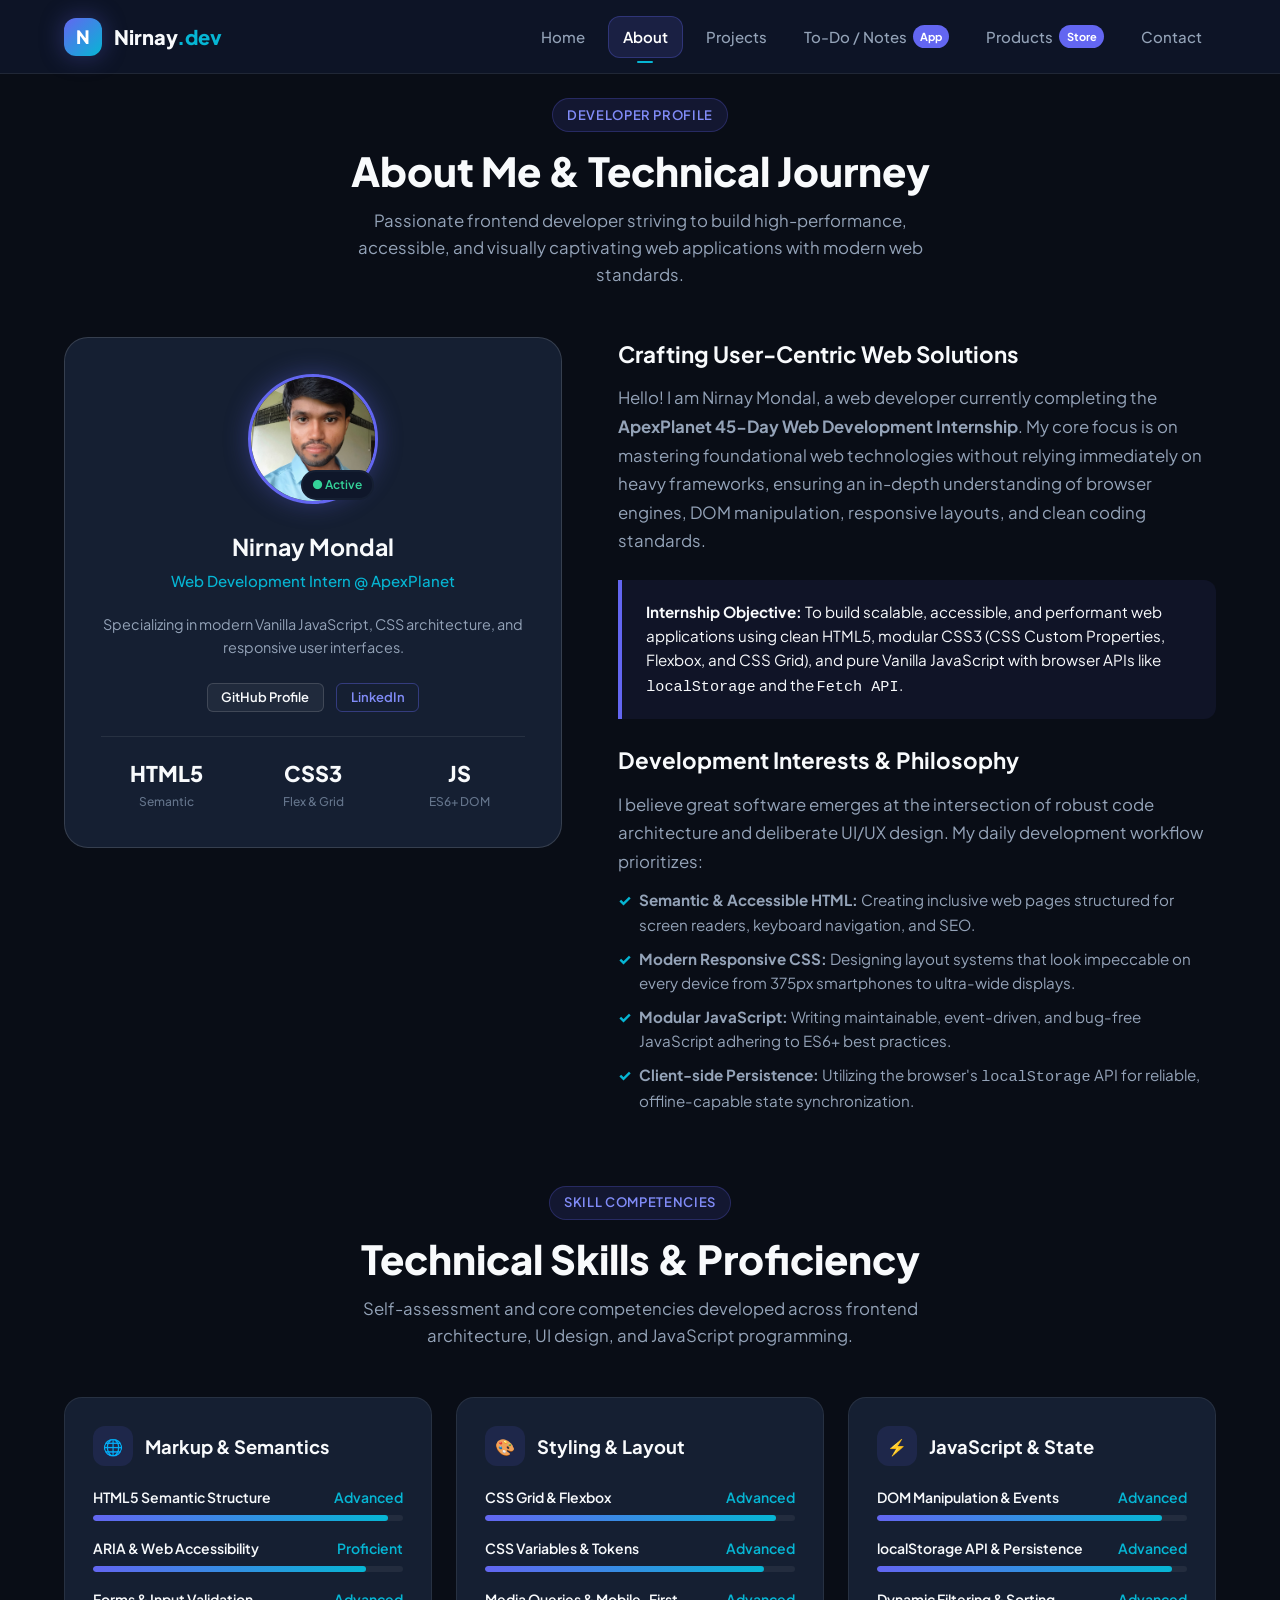
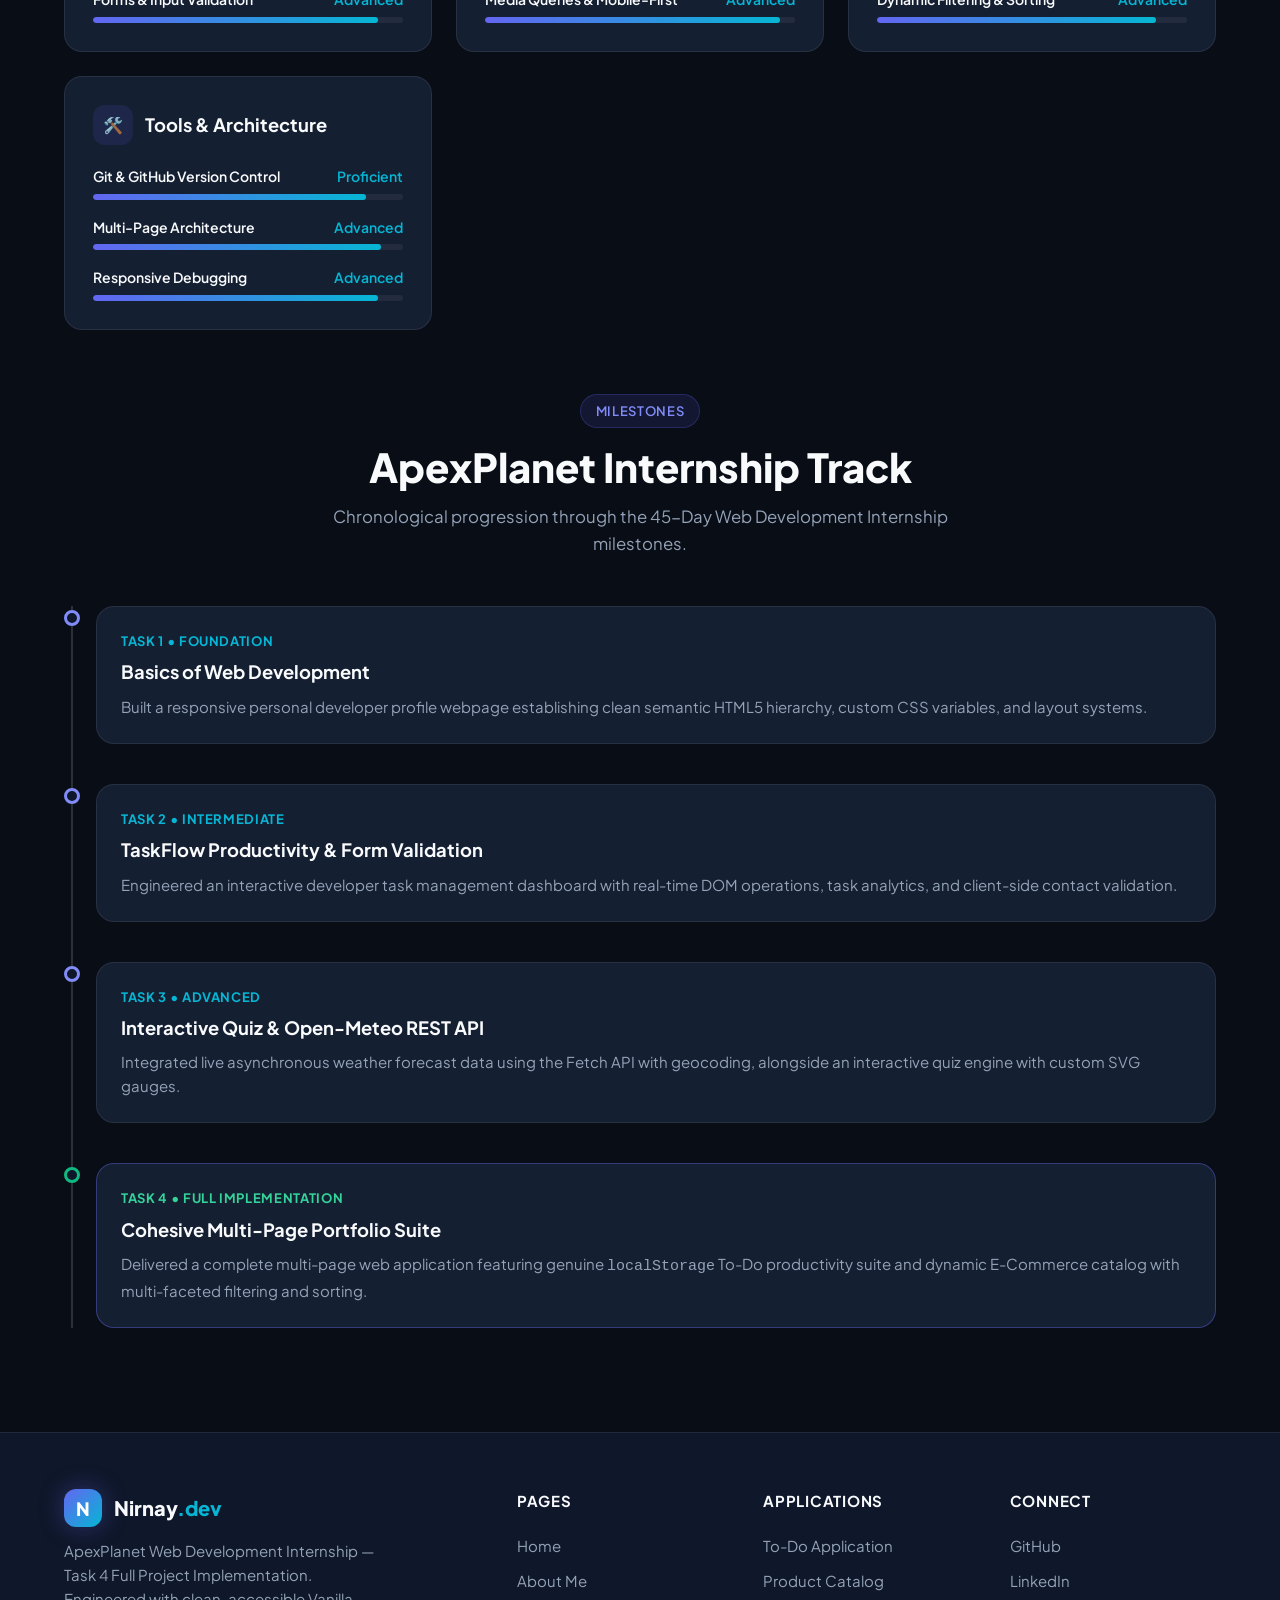
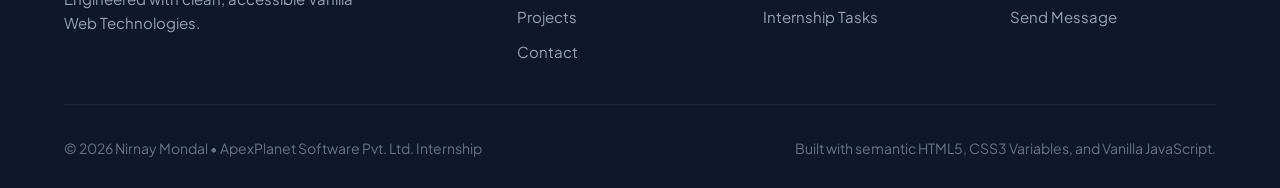
==== commit 606606da: "Update profile identity to Nirnay Mondal and add real profile photo" ====
--- a/about.html
+++ b/about.html
@@ -3,9 +3,9 @@
 <head>
   <meta charset="UTF-8">
   <meta name="viewport" content="width=device-width, initial-scale=1.0">
-  <meta name="description" content="About Priyotosh Mandal - Frontend Developer Background, Skills, and Internship Journey at ApexPlanet Software Pvt. Ltd.">
-  <meta name="author" content="Priyotosh Mandal">
-  <title>About Me | Priyotosh Mandal Frontend Developer</title>
+  <meta name="description" content="About Nirnay Mondal - Frontend Developer Background, Skills, and Internship Journey at ApexPlanet Software Pvt. Ltd.">
+  <meta name="author" content="Nirnay Mondal">
+  <title>About Me | Nirnay Mondal Frontend Developer</title>
   <link rel="stylesheet" href="css/styles.css">
   <link rel="icon" href="data:image/svg+xml,<svg xmlns=%22http://www.w3.org/2000/svg%22 viewBox=%220 0 100 100%22><text y=%22.9em%22 font-size=%2290%22>⚡</text></svg>">
 </head>
@@ -14,9 +14,9 @@
   <!-- Site Navigation Header -->
   <header class="site-header" role="banner">
     <div class="container nav-container">
-      <a href="index.html" class="brand-logo" aria-label="Priyotosh Mandal Portfolio Home">
-        <div class="brand-logo-icon">P</div>
-        <div class="brand-logo-text">Priyotosh<span>.dev</span></div>
+      <a href="index.html" class="brand-logo" aria-label="Nirnay Mondal Portfolio Home">
+        <div class="brand-logo-icon">N</div>
+        <div class="brand-logo-text">Nirnay<span>.dev</span></div>
       </a>
 
       <!-- Desktop Navigation Menu -->
@@ -56,18 +56,17 @@
         <!-- Profile Column -->
         <aside class="about-profile-card">
           <div class="dev-avatar-wrapper" style="margin: 0 auto 1.5rem;">
-            <img src="assets/images/profile.jpg" alt="Priyotosh Mandal Profile" class="dev-avatar" onerror="this.style.display='none'; document.getElementById('aboutDevPlaceholder').style.display='flex';">
-            <div id="aboutDevPlaceholder" class="dev-avatar-placeholder" style="display: none;">PM</div>
+            <img src="assets/images/profile.jpg" alt="Nirnay Mondal Profile" class="dev-avatar">
             <div class="dev-status-badge">● Active</div>
           </div>
-          <h2 class="dev-name">Priyotosh Mandal</h2>
+          <h2 class="dev-name">Nirnay Mondal</h2>
           <p class="dev-role">Web Development Intern @ ApexPlanet</p>
           <p style="font-size: 0.9rem; color: var(--text-secondary); margin-bottom: 1.5rem; line-height: 1.6;">
             Specializing in modern Vanilla JavaScript, CSS architecture, and responsive user interfaces.
           </p>
           <div style="display: flex; gap: 0.75rem; justify-content: center; margin-bottom: 1.5rem;">
-            <a href="https://github.com/priyotosh22" target="_blank" rel="noopener noreferrer" class="btn btn-secondary btn-sm">GitHub Profile</a>
-            <a href="https://www.linkedin.com/in/priyotoshnmandal" target="_blank" rel="noopener noreferrer" class="btn btn-outline btn-sm">LinkedIn</a>
+            <a href="https://github.com/Nirnaywork2004" target="_blank" rel="noopener noreferrer" class="btn btn-secondary btn-sm">GitHub Profile</a>
+            <a href="https://www.linkedin.com/in/nirnay-mondal-5b42a334a/" target="_blank" rel="noopener noreferrer" class="btn btn-outline btn-sm">LinkedIn</a>
           </div>
           <div class="dev-metrics">
             <div class="dev-metric-item">
@@ -92,7 +91,7 @@
               Crafting User-Centric Web Solutions
             </h3>
             <p class="bio-text">
-              Hello! I am Priyotosh Mandal, a web developer currently completing the <strong>ApexPlanet 45-Day Web Development Internship</strong>. My core focus is on mastering foundational web technologies without relying immediately on heavy frameworks, ensuring an in-depth understanding of browser engines, DOM manipulation, responsive layouts, and clean coding standards.
+              Hello! I am Nirnay Mondal, a web developer currently completing the <strong>ApexPlanet 45-Day Web Development Internship</strong>. My core focus is on mastering foundational web technologies without relying immediately on heavy frameworks, ensuring an in-depth understanding of browser engines, DOM manipulation, responsive layouts, and clean coding standards.
             </p>
           </div>
 
@@ -352,8 +351,8 @@
       <div class="footer-grid">
         <div class="footer-brand">
           <a href="index.html" class="brand-logo">
-            <div class="brand-logo-icon">P</div>
-            <div class="brand-logo-text">Priyotosh<span>.dev</span></div>
+            <div class="brand-logo-icon">N</div>
+            <div class="brand-logo-text">Nirnay<span>.dev</span></div>
           </a>
           <p>
             ApexPlanet Web Development Internship — Task 4 Full Project Implementation. Engineered with clean, accessible Vanilla Web Technologies.
@@ -379,14 +378,14 @@
         <div>
           <h4 class="footer-heading">Connect</h4>
           <ul class="footer-links">
-            <li><a href="https://github.com/priyotosh22" target="_blank" rel="noopener noreferrer">GitHub</a></li>
-            <li><a href="https://www.linkedin.com/in/priyotoshnmandal" target="_blank" rel="noopener noreferrer">LinkedIn</a></li>
+            <li><a href="https://github.com/Nirnaywork2004" target="_blank" rel="noopener noreferrer">GitHub</a></li>
+            <li><a href="https://www.linkedin.com/in/nirnay-mondal-5b42a334a/" target="_blank" rel="noopener noreferrer">LinkedIn</a></li>
             <li><a href="contact.html">Send Message</a></li>
           </ul>
         </div>
       </div>
       <div class="footer-bottom">
-        <div>&copy; 2026 Priyotosh Mandal • ApexPlanet Software Pvt. Ltd. Internship</div>
+        <div>&copy; 2026 Nirnay Mondal • ApexPlanet Software Pvt. Ltd. Internship</div>
         <div>Built with semantic HTML5, CSS3 Variables, and Vanilla JavaScript.</div>
       </div>
     </div>
--- a/css/styles.css
+++ b/css/styles.css
@@ -1,7 +1,7 @@
 /* ============================================================
    APEXPLANET WEB DEVELOPMENT INTERNSHIP - TASK 4
    DESIGN SYSTEM & GLOBAL STYLESHEET
-   Developer: Priyotosh Mandal
+   Developer: Nirnay Mondal
    ============================================================ */
 
 @import url('https://fonts.googleapis.com/css2?family=Inter:wght@300;400;500;600;700&family=Plus+Jakarta+Sans:wght@400;500;600;700;800&display=swap');
